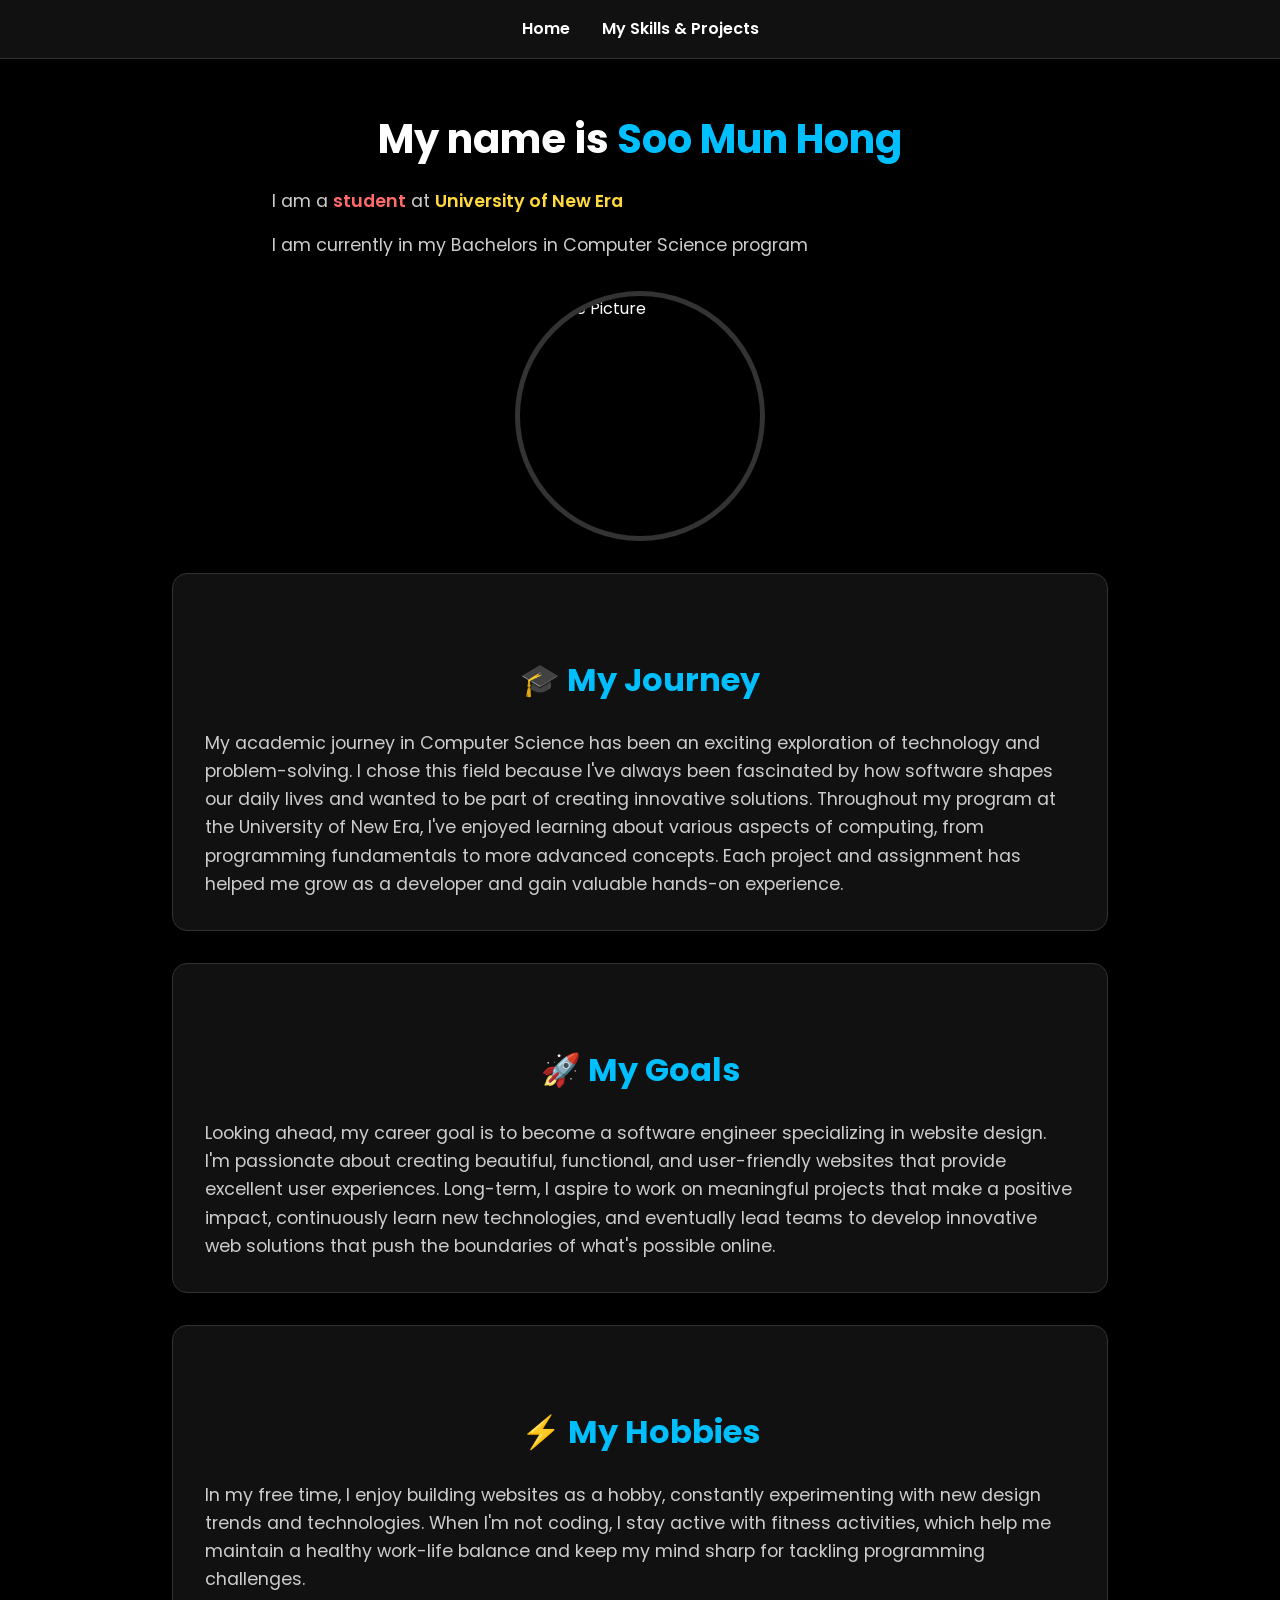
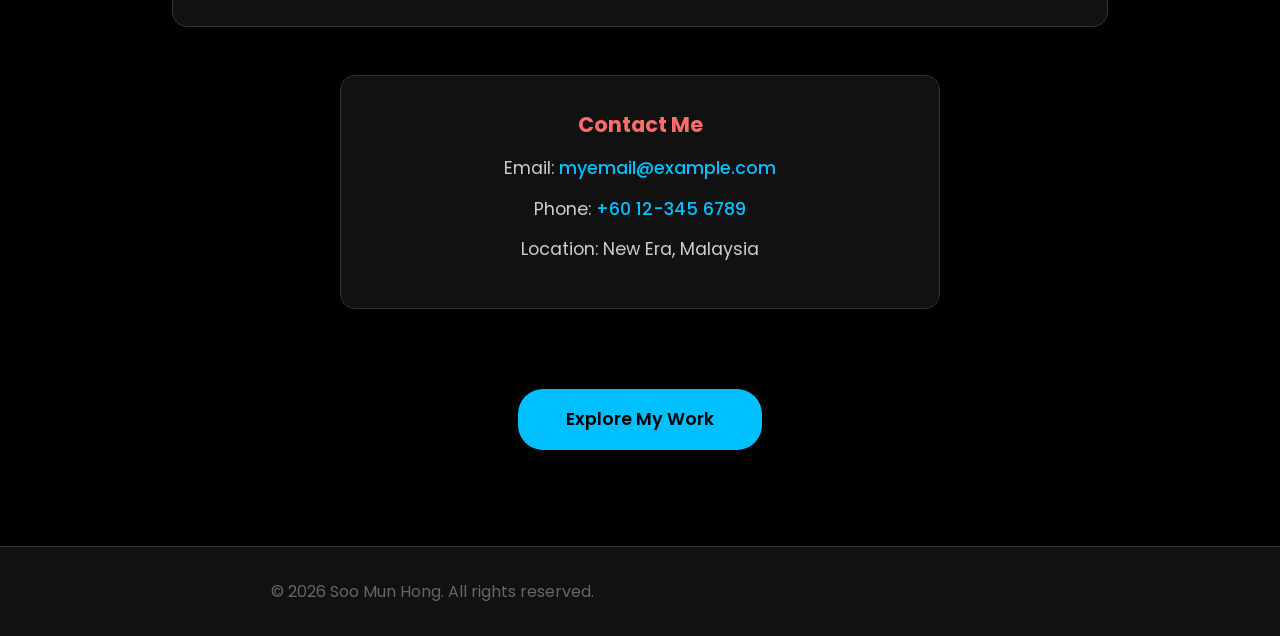
==== index.html @ 27fd5459 "Add files via upload" ====
<!DOCTYPE html>
<html lang="en">
<head>
    <meta charset="UTF-8">
    <meta name="viewport" content="width=device-width, initial-scale=1.0">
    <title>Soo Mun Hong - Portfolio</title>
    <link rel="preconnect" href="https://fonts.googleapis.com">
    <link rel="preconnect" href="https://fonts.gstatic.com" crossorigin>
    <link href="https://fonts.googleapis.com/css2?family=Poppins:wght@400;500;600;700&display=swap" rel="stylesheet">
    <link rel="stylesheet" href="index.css">
</head>
<body>
    
    <!-- Navigation Header -->
    <header>
        <nav class="nav" aria-label="Main navigation">
            <ul>
                <li><a href="index.html">Home</a></li>
                <li><a href="projects.html">My Skills & Projects </a></li>
            </ul>
        </nav>
    </header>

    <!-- Main Content -->
    <main>
        <!-- Hero Section: Introduction -->
        <h1>My name is <span class="name">Soo Mun Hong</span></h1>
        <p>I am a <span class="job">student</span> at <span class="university">University of New Era</span></p>
        <p>I am currently in  my Bachelors in Computer Science program</p>

        <!-- Profile Image -->
        <img src="images/image.png" alt="Profile Picture" class="profile-picture">

        <!-- About Cards Section -->
        <div class="about-section">
            <div class="about-card">
                <h2>🎓 My Journey</h2>
                <p>My academic journey in Computer Science has been an exciting exploration of technology 
                and problem-solving. I chose this field because I've always been fascinated by how software 
                shapes our daily lives and wanted to be part of creating innovative solutions. Throughout my 
                program at the University of New Era, I've enjoyed learning about various aspects of computing, 
                from programming fundamentals to more advanced concepts. Each project and assignment has helped
                me grow as a developer and gain valuable hands-on experience.</p>
            </div>

            <div class="about-card">
                <h2>🚀 My Goals</h2>
                <p>Looking ahead, my career goal is to become a software engineer specializing in website design. 
                I'm passionate about creating beautiful, functional, and user-friendly websites that provide 
                excellent user experiences. Long-term, I aspire to work on meaningful projects that make a 
                positive impact, continuously learn new technologies, and eventually lead teams to develop 
                innovative web solutions that push the boundaries of what's possible online.</p>
            </div>

            <div class="about-card">
                <h2>⚡ My Hobbies</h2>
                <p>In my free time, I enjoy building websites as a hobby, constantly experimenting with new design
                trends and technologies. When I'm not coding, I stay active with fitness activities, which help 
                me maintain a healthy work-life balance and keep my mind sharp for tackling programming challenges.</p>
            </div>
        </div>

        <!-- Contact Section -->
        <div class="contact">
            <h3>Contact Me</h3>
            <p>Email: <a href="mailto:myemail@example.com">myemail@example.com</a></p>
            <p>Phone: <a href="tel:+60123456789">+60 12-345 6789</a></p>
            <p>Location: New Era, Malaysia</p>
        </div>

        <!-- CTA Button -->
        <div class="explore">
            <a href="projects.html" class="cta-button">Explore My Work</a>
        </div>
    </main>

    <!-- Footer -->
    <footer>
        <p>&copy; 2026 Soo Mun Hong. All rights reserved.</p>
    </footer>
</body>
</html>
---- index.css ----
* {
    margin: 0;
    padding: 0;
    box-sizing: border-box;
}

body {
    font-family: 'Poppins', sans-serif;
    background: #000;
    min-height: 100vh;
    color: #fff;
    line-height: 1.6;
}

.nav {
    background-color: #111;
    padding: 1rem 2rem;
    border-bottom: 1px solid #333;
}

.nav ul {
    list-style: none;
    display: flex;
    justify-content: center;
    gap: 2rem;
}

.nav a {
    text-decoration: none;
    color: #fff;
    font-weight: 600;
    transition: color 0.3s ease;
}

.nav a:hover {
    color: #00bfff;
}

h1 {
    text-align: center;
    color: #fff;
    font-size: 2.5rem;
    margin: 3rem 1rem 1rem;
}

h2 {
    text-align: center;
    color: #00bfff;
    font-size: 2rem;
    margin: 3rem 1rem 1.5rem;
}

h3 {
    color: #ff6b6b;
    font-size: 1.3rem;
    margin-bottom: 0.8rem;
}

.name {
    color: #00bfff;
}

p {
    max-width: 800px;
    margin: 1rem auto;
    padding: 0 2rem;
    color: #ccc;
    font-size: 1.1rem;
}

.job {
    color: #ff6b6b;
    font-weight: 600;
}

.university {
    color: #ffd93d;
    font-weight: 600;
}

.profile-picture {
    display: block;
    margin: 2rem auto;
    width: 250px;
    height: 250px;
    border-radius: 50%;
    object-fit: cover;
    border: 5px solid #333;
}

.about-section {
    max-width: 1000px;
    margin: 0 auto;
    padding: 0 2rem;
}

.about-card {
    background-color: #111;
    padding: 2rem;
    border-radius: 15px;
    border: 1px solid #333;
    margin-bottom: 2rem;
    transition: all 0.3s ease;
}

.about-card:hover {
    transform: translateY(-5px);
    box-shadow: 0 10px 30px rgba(0, 191, 255, 0.2);
}

.about-card p {
    max-width: 100%;
    padding: 0;
    margin: 1rem 0 0;
}

.contact {
    background-color: #111;
    max-width: 600px;
    margin: 3rem auto;
    padding: 2rem;
    border-radius: 15px;
    border: 1px solid #333;
    text-align: center;
}

.contact h2 {
    color: #00bfff;
    margin-bottom: 1.5rem;
    font-size: 1.8rem;
}

.contact p {
    color: #ccc;
    margin: 0.8rem 0;
    padding: 0;
}

.contact a {
    color: #00bfff;
    text-decoration: none;
    font-weight: 500;
}

.contact a:hover {
    text-decoration: underline;
}

.cta-button {
    display: inline-block;
    margin: 2rem auto 4rem;
    padding: 1rem 3rem;
    background: #00bfff;
    color: #000;
    text-decoration: none;
    border-radius: 25px;
    font-size: 1.1rem;
    font-weight: 600;
    cursor: pointer;
    transition: all 0.3s ease;
}

.cta-button:hover {
    background: #0099cc;
    transform: translateY(-3px);
}

.explore {
    display: flex;
    justify-content: center;
}

footer {
    background-color: #111;
    text-align: center;
    padding: 2rem;
    margin-top: 2rem;
    border-top: 1px solid #333;
}

footer p {
    color: #666;
    margin: 0;
    padding: 0;
    font-size: 1rem;
}

@media (max-width: 768px) {
    h1 {
        font-size: 1.8rem;
    }

    p {
        font-size: 1rem;
        padding: 0 1.5rem;
    }

    .profile-picture {
        width: 200px;
        height: 200px;
    }

    .contact {
        margin: 2rem 1.5rem;
        padding: 1.5rem;
    }

    .cta-button {
        padding: 0.8rem 2rem;
        font-size: 1rem;
    }

    .nav ul {
        gap: 1.5rem;
    }
}

@media (max-width: 480px) {
    h1 {
        font-size: 1.5rem;
    }

    .nav ul {
        flex-direction: column;
        align-items: center;
        gap: 1rem;
    }
}
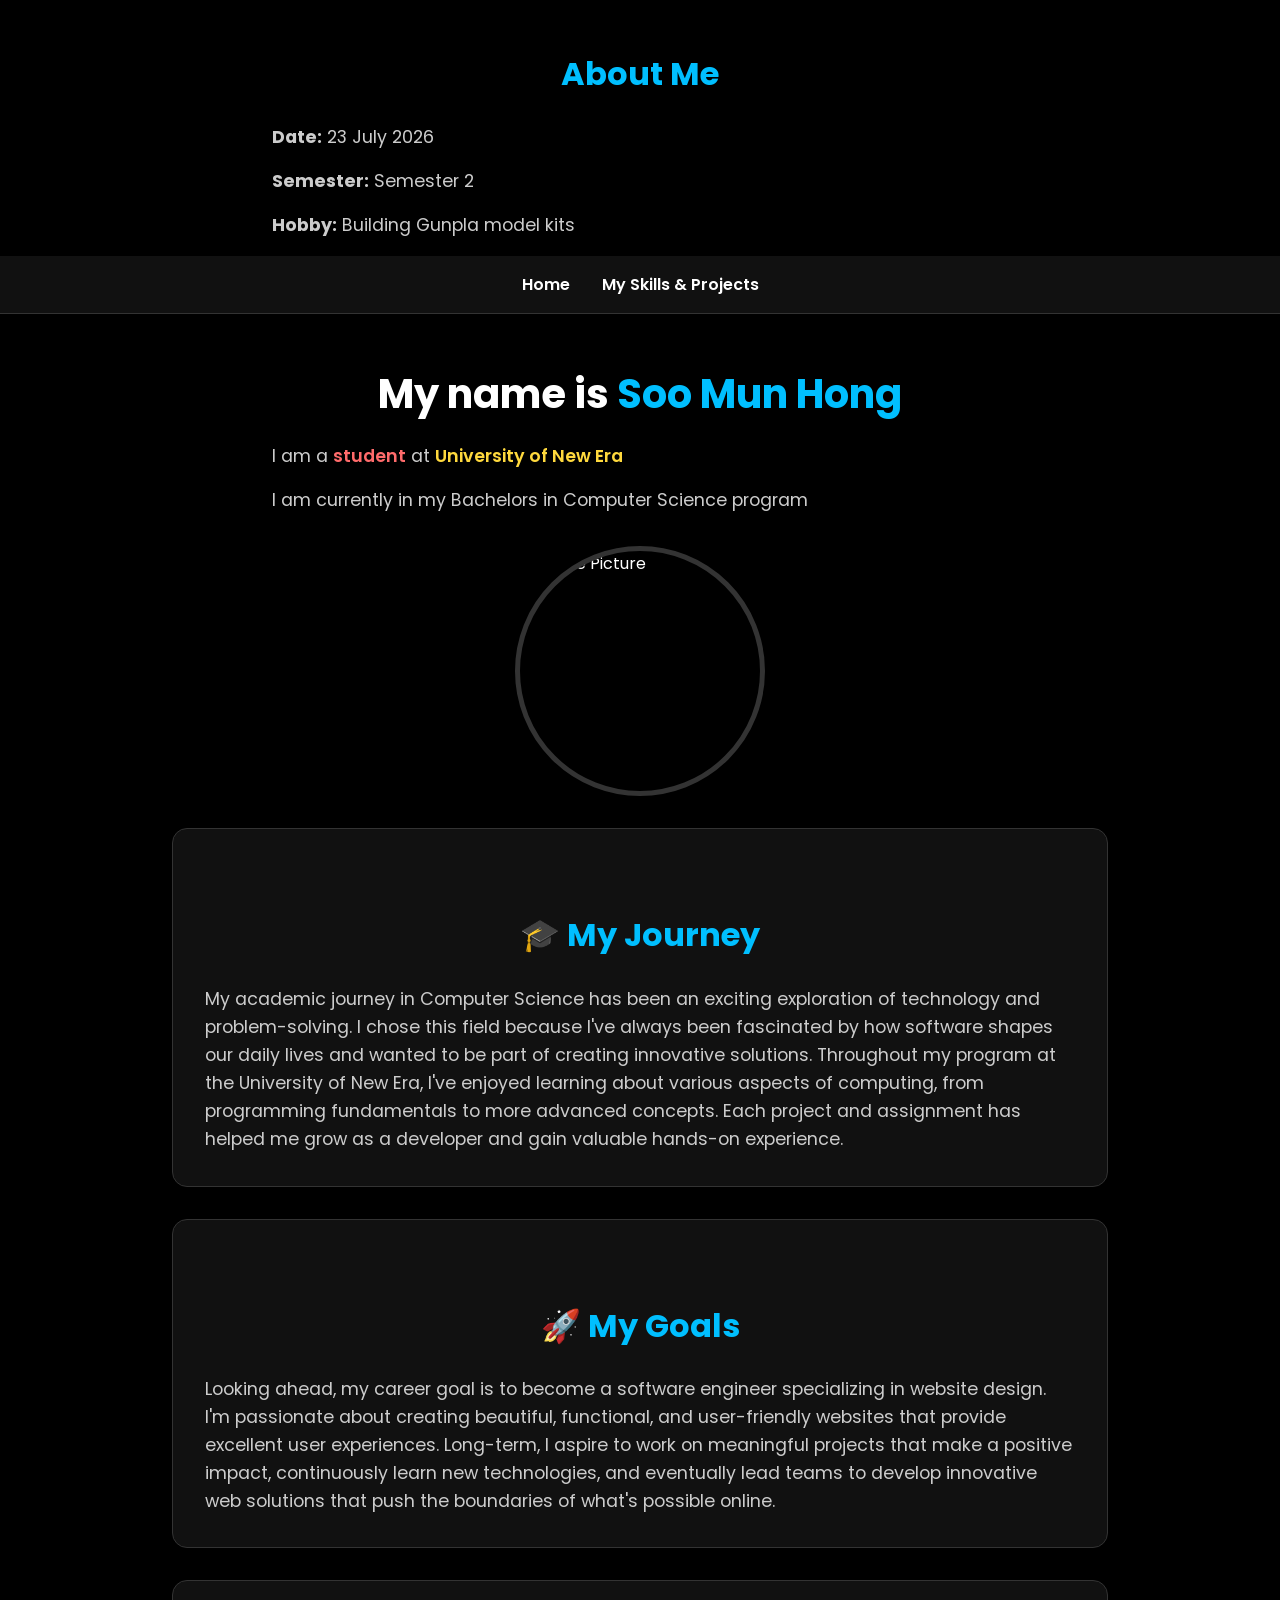
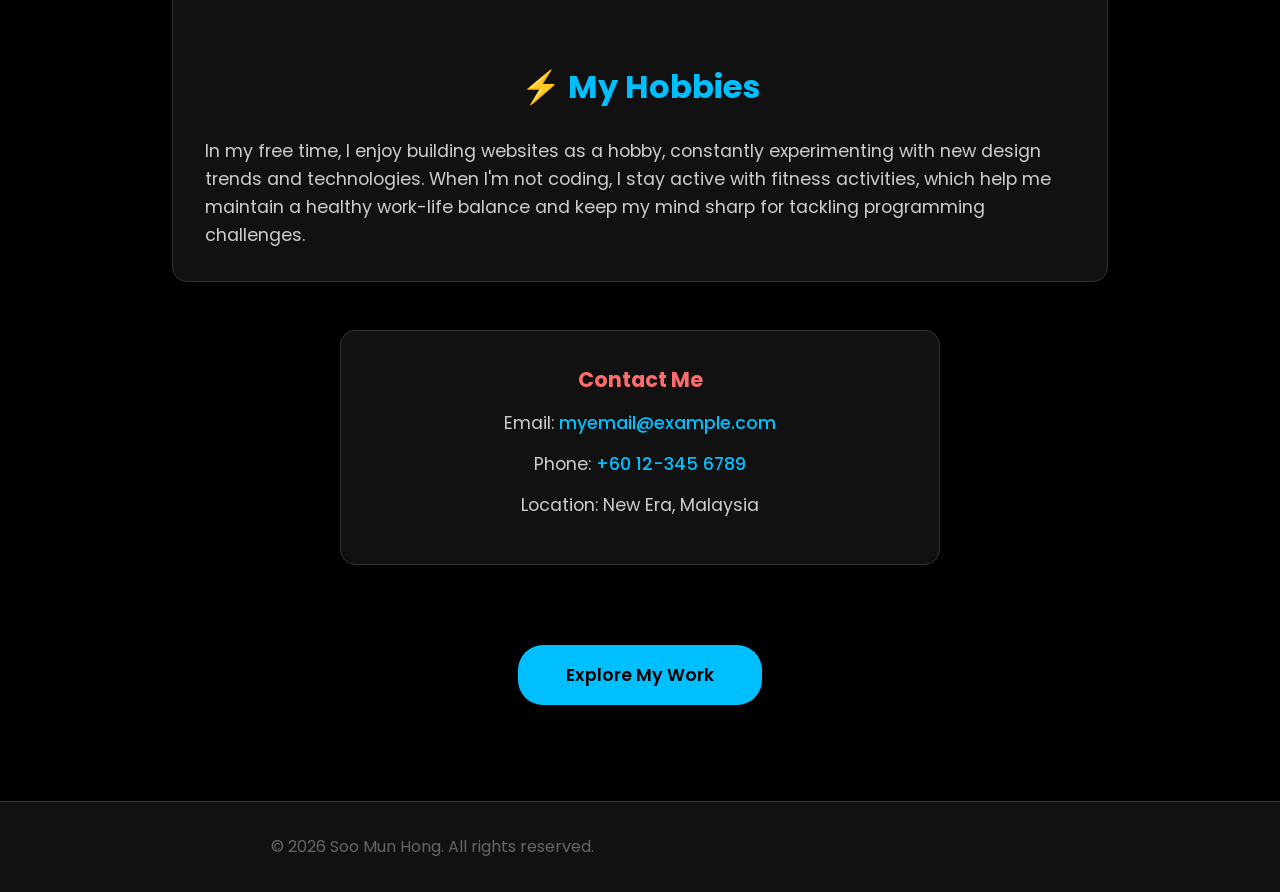
==== commit c07d36a9: "add About Me" ====
--- a/index.html
+++ b/index.html
@@ -10,6 +10,13 @@
     <link rel="stylesheet" href="index.css">
 </head>
 <body>
+
+    <section>
+  <h2>About Me</h2>
+  <p><strong>Date:</strong> 23 July 2026</p>
+  <p><strong>Semester:</strong> Semester 2</p>
+  <p><strong>Hobby:</strong> Building Gunpla model kits</p>
+</section>
     
     <!-- Navigation Header -->
     <header>
